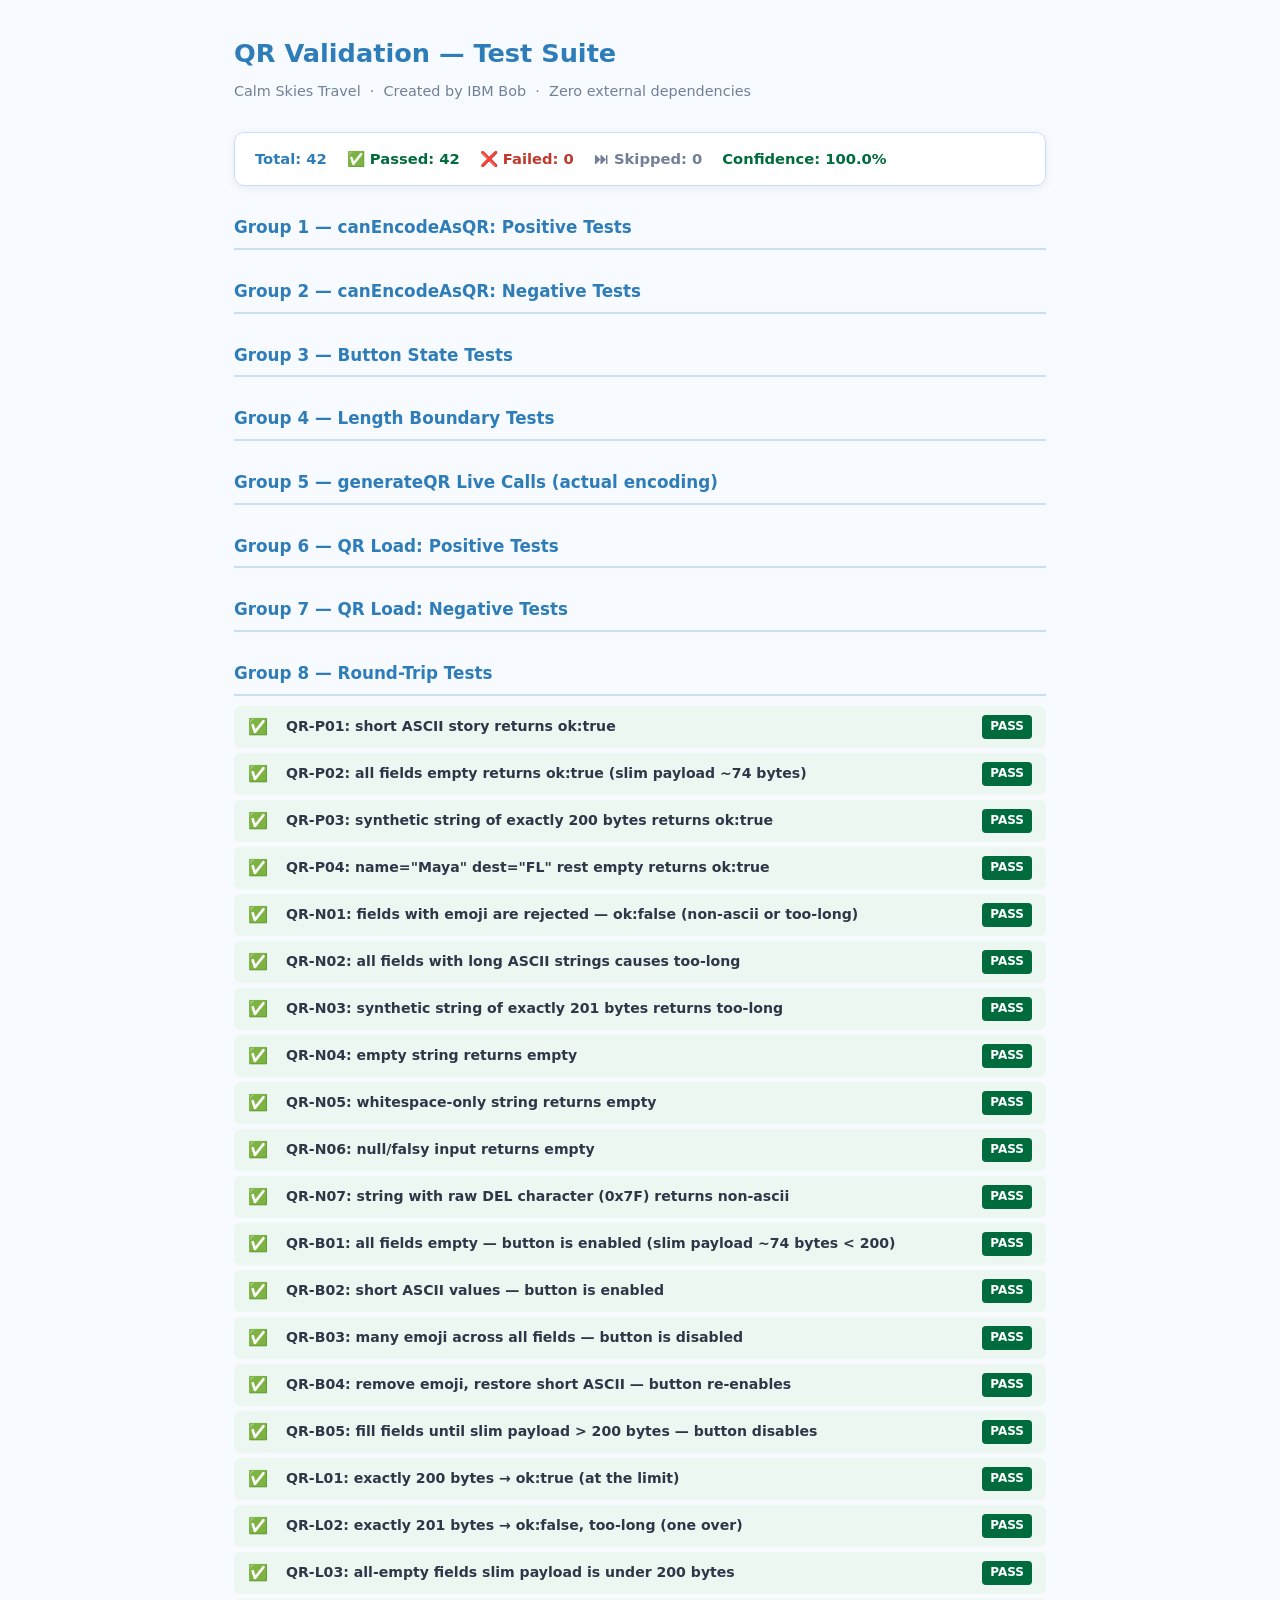
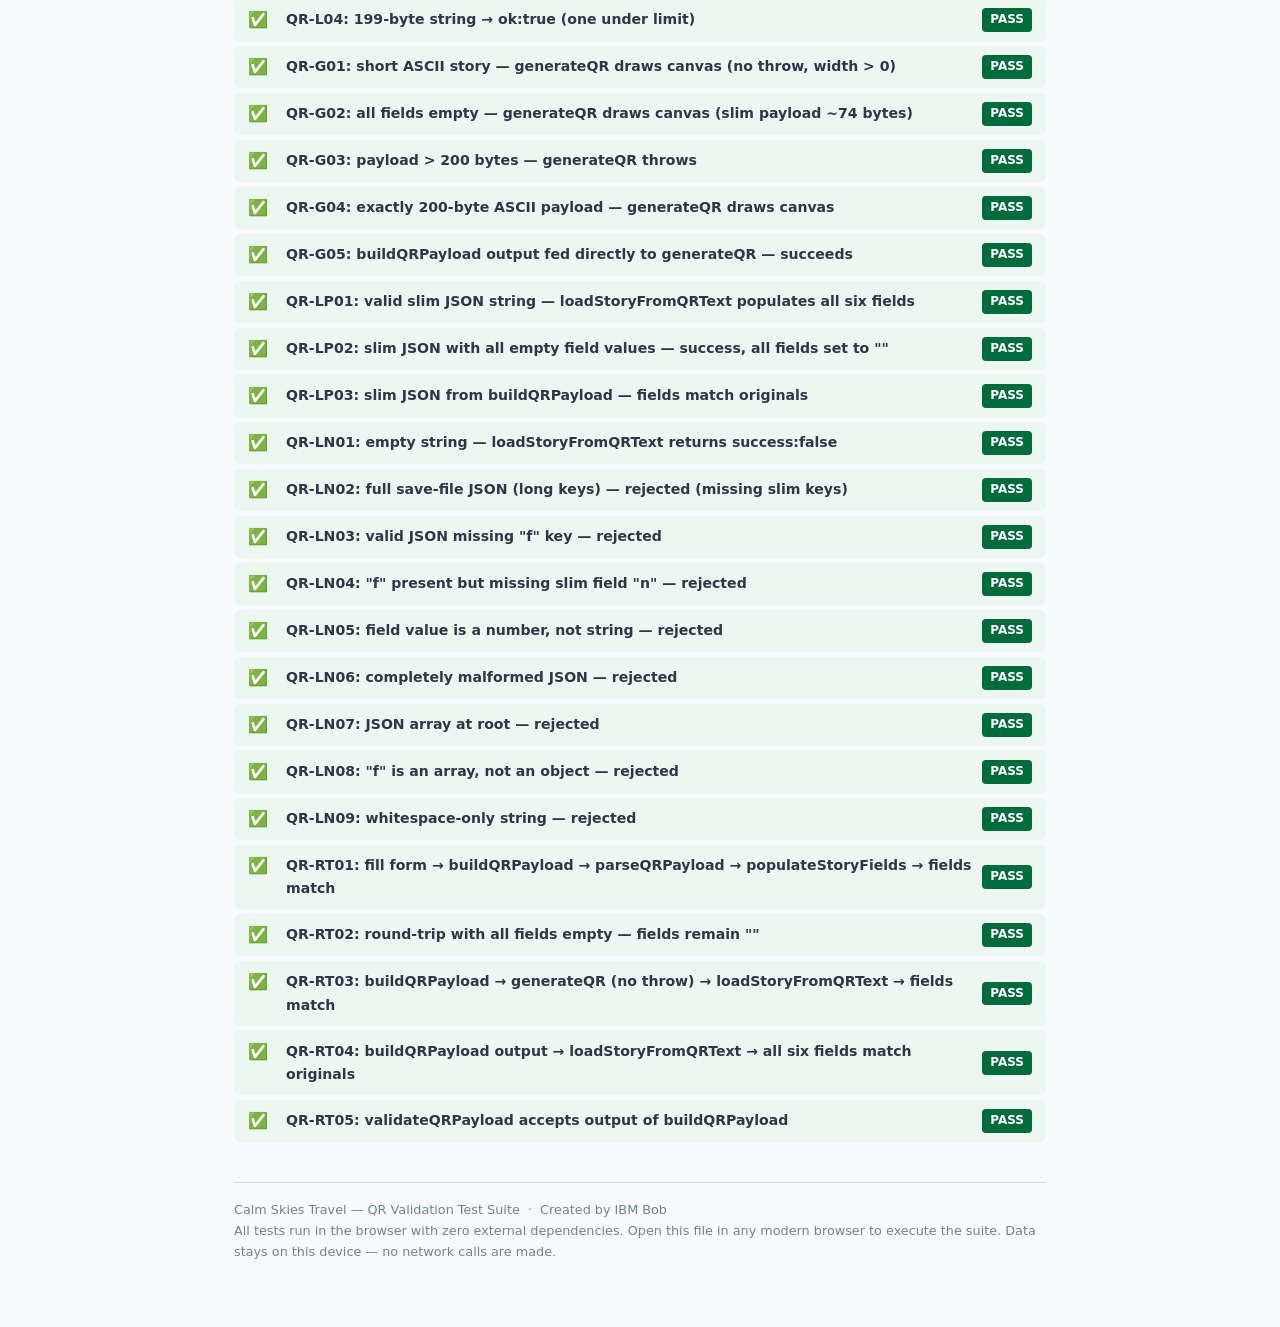
==== qr-validation.test.html @ 6f360935 "Fixed QR code" ====
<!DOCTYPE html>
<html lang="en">
<head>
  <meta charset="UTF-8"/>
  <meta name="viewport" content="width=device-width, initial-scale=1"/>
  <title>QR Validation — Test Suite | Calm Skies Travel</title>
  <style>
    *, *::before, *::after { box-sizing: border-box; margin: 0; padding: 0; }
    body {
      font-family: 'Segoe UI', system-ui, sans-serif;
      font-size: 15px;
      line-height: 1.65;
      background: #F7FBFF;
      color: #2D3748;
      padding: 32px 24px 64px;
      max-width: 860px;
      margin: 0 auto;
    }
    h1 { font-size: 1.6rem; color: #2E7CB8; margin-bottom: 6px; }
    .subtitle { color: #718096; font-size: 0.9rem; margin-bottom: 28px; }
    h2 { font-size: 1.05rem; font-weight: 700; color: #2E7CB8;
         margin: 28px 0 10px; border-bottom: 2px solid #C8DFF2; padding-bottom: 6px; }

    #summary {
      display: flex; gap: 20px; flex-wrap: wrap; align-items: center;
      background: #fff; border: 1px solid #C8DFF2; border-radius: 10px;
      padding: 14px 20px; margin-bottom: 28px; box-shadow: 0 2px 8px rgba(45,55,72,.08);
    }
    .sum-item { font-size: 0.92rem; font-weight: 700; }
    .sum-pass  { color: #006B3C; }
    .sum-fail  { color: #C0392B; }
    .sum-skip  { color: #718096; }
    .sum-total { color: #2E7CB8; }
    .sum-conf  { color: #2E7CB8; }

    .test-row {
      display: grid;
      grid-template-columns: 28px 1fr auto;
      align-items: start;
      gap: 10px;
      padding: 9px 14px;
      border-radius: 6px;
      margin-bottom: 5px;
      font-size: 0.88rem;
    }
    .test-row.pass { background: #EBF7F0; }
    .test-row.fail { background: #FDF0EF; }
    .test-row.skip { background: #F3F4F6; }

    .test-icon { font-size: 1rem; line-height: 1.5; }
    .test-name { font-weight: 600; color: #2D3748; }
    .test-detail { font-size: 0.82rem; color: #718096; margin-top: 3px; font-weight: 400; }
    .test-badge {
      font-size: 0.75rem; font-weight: 700; padding: 2px 8px;
      border-radius: 4px; white-space: nowrap; align-self: center;
    }
    .test-badge.pass { background: #006B3C; color: #fff; }
    .test-badge.fail { background: #C0392B; color: #fff; }
    .test-badge.skip { background: #718096; color: #fff; }

    .footer-note {
      margin-top: 40px; font-size: 0.8rem; color: #718096;
      border-top: 1px solid #C8DFF2; padding-top: 16px;
    }

    #fixture { display: none; }
  </style>
</head>
<body>

<h1>QR Validation — Test Suite</h1>
<p class="subtitle">Calm Skies Travel &nbsp;·&nbsp; Created by IBM Bob &nbsp;·&nbsp; Zero external dependencies</p>

<div id="summary">
  <span class="sum-item sum-total">Total: <span id="s-total">–</span></span>
  <span class="sum-item sum-pass">✅ Passed: <span id="s-pass">–</span></span>
  <span class="sum-item sum-fail">❌ Failed: <span id="s-fail">–</span></span>
  <span class="sum-item sum-skip">⏭ Skipped: <span id="s-skip">–</span></span>
  <span class="sum-item sum-conf">Confidence: <span id="s-conf">–</span></span>
</div>

<div id="results"></div>

<!-- Hidden fixture DOM — simulates the Story Builder form + QR elements -->
<div id="fixture">
  <input id="sb-name"        type="text" value=""/>
  <input id="sb-visiting"    type="text" value=""/>
  <input id="sb-destination" type="text" value=""/>
  <input id="sb-comfort"     type="text" value=""/>
  <input id="sb-calm"        type="text" value=""/>
  <input id="sb-detail"      type="text" value=""/>
  <canvas id="sb-qr-canvas"></canvas>
  <button id="sb-qr-btn" type="button">Share via QR Code</button>
  <textarea id="sb-qr-input"></textarea>
</div>

<!-- storybuilder.js provides: buildQRPayload, parseQRPayload, validateQRPayload,
     collectStoryData, populateStoryFields, QR_FIELD_MAP -->
<script src="storybuilder.js"></script>

<!-- Inline QR encoder: provides generateQR and canEncodeAsQR on window -->
<script>
(function () {
  'use strict';

  /* ── Reed-Solomon GF(256) tables ── */
  var GF_EXP = new Array(512);
  var GF_LOG = new Array(256);
  (function () {
    var x = 1;
    for (var i = 0; i < 255; i++) {
      GF_EXP[i] = x;
      GF_LOG[x] = i;
      x = x << 1;
      if (x & 0x100) { x ^= 0x11d; }
    }
    for (var j = 255; j < 512; j++) { GF_EXP[j] = GF_EXP[j - 255]; }
  })();

  function gfMul(a, b) {
    if (a === 0 || b === 0) { return 0; }
    return GF_EXP[(GF_LOG[a] + GF_LOG[b]) % 255];
  }

  function rsGeneratorPoly(nec) {
    var g = [1];
    for (var i = 0; i < nec; i++) {
      var factor = [1, GF_EXP[i]];
      var result = new Array(g.length + factor.length - 1).fill(0);
      for (var j = 0; j < g.length; j++) {
        for (var k = 0; k < factor.length; k++) {
          result[j + k] ^= gfMul(g[j], factor[k]);
        }
      }
      g = result;
    }
    return g;
  }

  function rsEncode(data, nec) {
    var gen  = rsGeneratorPoly(nec);
    var msg  = data.slice();
    for (var i = 0; i < nec; i++) { msg.push(0); }
    for (var i = 0; i < data.length; i++) {
      var coef = msg[i];
      if (coef !== 0) {
        for (var j = 1; j < gen.length; j++) {
          msg[i + j] ^= gfMul(gen[j], coef);
        }
      }
    }
    return msg.slice(data.length);
  }

  function byteLength(str) {
    if (typeof TextEncoder !== 'undefined') {
      return new TextEncoder().encode(str).length;
    }
    return encodeURIComponent(str).replace(/%[0-9A-F]{2}/gi, 'x').length;
  }

  function canEncodeAsQR(text) {
    if (!text || text.trim() === '') { return { ok: false, reason: 'empty' }; }
    if (byteLength(text) > 200)     { return { ok: false, reason: 'too-long' }; }
    for (var i = 0; i < text.length; i++) {
      var c = text.charCodeAt(i);
      if (c < 0x20 || c > 0x7E) { return { ok: false, reason: 'non-ascii' }; }
    }
    return { ok: true };
  }

  var VER_TABLE = [
    null,
    [16,  10, 1,  21],
    [28,  16, 1,  25],
    [44,  26, 2,  29],
    [64,  18, 2,  33],
    [86,  24, 2,  37],
    [108, 16, 4,  41],
    [124, 18, 4,  45],
    [154, 22, 4,  49],
    [182, 22, 5,  53],
    [216, 26, 6,  57]
  ];

  function pickVersion(byteLen) {
    for (var v = 1; v <= 10; v++) {
      if (VER_TABLE[v][0] - 2 >= byteLen) { return v; }
    }
    throw new Error('Text too long for QR (max ~200 chars for v10 ECC M).');
  }

  function encodeData(text, version) {
    var bytes = [];
    for (var i = 0; i < text.length; i++) {
      var c = text.charCodeAt(i);
      if (c > 0x7e) { throw new Error('Non-ASCII character in QR data.'); }
      bytes.push(c);
    }
    var row       = VER_TABLE[version];
    var totalDC   = row[0];
    var ecPerBlk  = row[1];
    var numBlocks = row[2];
    var dataCap   = totalDC - 2;
    var bits = [];
    function pushBits(val, len) {
      for (var b = len - 1; b >= 0; b--) { bits.push((val >> b) & 1); }
    }
    pushBits(0b0100, 4);
    pushBits(bytes.length, 8);
    for (var i = 0; i < bytes.length; i++) { pushBits(bytes[i], 8); }
    pushBits(0b0000, 4);
    while (bits.length % 8 !== 0) { bits.push(0); }
    var codewords = [];
    for (var i = 0; i < bits.length; i += 8) {
      var byt = 0;
      for (var j = 0; j < 8; j++) { byt = (byt << 1) | (bits[i + j] || 0); }
      codewords.push(byt);
    }
    var pad = [0xEC, 0x11];
    while (codewords.length < dataCap) { codewords.push(pad[(codewords.length) % 2]); }
    var blkSize  = Math.floor(dataCap / numBlocks);
    var allData  = [];
    var allEC    = [];
    for (var b = 0; b < numBlocks; b++) {
      var blk = codewords.slice(b * blkSize, (b + 1) * blkSize);
      allData.push(blk);
      allEC.push(rsEncode(blk, ecPerBlk));
    }
    var final = [];
    var maxLen = Math.max.apply(null, allData.map(function(d){return d.length;}));
    for (var i = 0; i < maxLen; i++) {
      for (var b = 0; b < numBlocks; b++) {
        if (i < allData[b].length) { final.push(allData[b][i]); }
      }
    }
    for (var i = 0; i < ecPerBlk; i++) {
      for (var b = 0; b < numBlocks; b++) { final.push(allEC[b][i]); }
    }
    var rem = [0,0,7,7,7,7,7,0,0,0,0][version] || 0;
    var outBits = [];
    for (var i = 0; i < final.length; i++) {
      for (var b = 7; b >= 0; b--) { outBits.push((final[i] >> b) & 1); }
    }
    for (var i = 0; i < rem; i++) { outBits.push(0); }
    return outBits;
  }

  function buildMatrix(version, dataBits) {
    var size = VER_TABLE[version][3];
    var mat  = [];
    var func = [];
    for (var i = 0; i < size; i++) {
      mat.push(new Array(size).fill(0));
      func.push(new Array(size).fill(false));
    }
    function setModule(r, c, v, isFunc) {
      if (r < 0 || r >= size || c < 0 || c >= size) { return; }
      mat[r][c]  = v;
      if (isFunc) { func[r][c] = true; }
    }
    function finder(tr, tc) {
      for (var r = -1; r <= 7; r++) {
        for (var c = -1; c <= 7; c++) {
          var v = (r === -1 || r === 7 || c === -1 || c === 7 ||
                   (r >= 2 && r <= 4 && c >= 2 && c <= 4)) ? 1 : 0;
          setModule(tr + r, tc + c, v, true);
        }
      }
    }
    finder(0, 0);
    finder(0, size - 7);
    finder(size - 7, 0);
    for (var i = 8; i < size - 8; i++) {
      setModule(6, i, i % 2 === 0 ? 1 : 0, true);
      setModule(i, 6, i % 2 === 0 ? 1 : 0, true);
    }
    setModule(size - 8, 8, 1, true);
    var ALIGN = [null,[],[6,18],[6,22],[6,26],[6,30],[6,34],
                 [6,22,38],[6,24,42],[6,28,46],[6,32,50]];
    var positions = ALIGN[version] || [];
    for (var ai = 0; ai < positions.length; ai++) {
      for (var aj = 0; aj < positions.length; aj++) {
        var ar = positions[ai], ac = positions[aj];
        if (func[ar][ac]) { continue; }
        for (var dr = -2; dr <= 2; dr++) {
          for (var dc = -2; dc <= 2; dc++) {
            var av = (Math.abs(dr) === 2 || Math.abs(dc) === 2 ||
                     (dr === 0 && dc === 0)) ? 1 : 0;
            setModule(ar + dr, ac + dc, av, true);
          }
        }
      }
    }
    var FORMAT_MASK0 = 0b111011111000100;
    function placeFormat(fmt) {
      var bits = [];
      for (var b = 14; b >= 0; b--) { bits.push((fmt >> b) & 1); }
      var idx = 0;
      for (var i = 0; i <= 5; i++) { setModule(8, i, bits[idx++], true); }
      setModule(8, 7, bits[idx++], true);
      setModule(8, 8, bits[idx++], true);
      setModule(7, 8, bits[idx++], true);
      for (var i = 5; i >= 0; i--) { setModule(i, 8, bits[idx++], true); }
      idx = 0;
      for (var i = size - 1; i >= size - 8; i--) { setModule(8, i, bits[idx++], true); }
      for (var i = size - 7; i < size; i++)       { setModule(i, 8, bits[idx++], true); }
    }
    placeFormat(FORMAT_MASK0);
    var bitIdx = 0;
    var col = size - 1;
    var goUp = true;
    while (col > 0) {
      if (col === 6) { col--; }
      for (var rr = 0; rr < size; rr++) {
        var row = goUp ? (size - 1 - rr) : rr;
        for (var cc = 0; cc <= 1; cc++) {
          var c = col - cc;
          if (!func[row][c]) {
            var bit = bitIdx < dataBits.length ? dataBits[bitIdx++] : 0;
            mat[row][c] = bit ^ ((row + c) % 2 === 0 ? 1 : 0);
          }
        }
      }
      col -= 2;
      goUp = !goUp;
    }
    return mat;
  }

  function drawMatrix(mat, canvas, size) {
    var n    = mat.length;
    var ctx  = canvas.getContext('2d');
    var mod  = Math.floor(size / (n + 8));
    var qz   = Math.floor((size - mod * n) / 2);
    canvas.width  = size;
    canvas.height = size;
    ctx.fillStyle = '#ffffff';
    ctx.fillRect(0, 0, size, size);
    ctx.fillStyle = '#000000';
    for (var r = 0; r < n; r++) {
      for (var c = 0; c < n; c++) {
        if (mat[r][c]) {
          ctx.fillRect(qz + c * mod, qz + r * mod, mod, mod);
        }
      }
    }
  }

  window.generateQR = function (text, canvas, size) {
    var compact;
    try {
      compact = JSON.stringify(JSON.parse(text));
    } catch (e) {
      compact = text;
    }
    if (byteLength(compact) > 200) { throw new Error('QR payload exceeds 200-byte limit.'); }
    var version  = pickVersion(compact.length);
    var dataBits = encodeData(compact, version);
    var matrix   = buildMatrix(version, dataBits);
    drawMatrix(matrix, canvas, size || 200);
  };

  window.canEncodeAsQR = canEncodeAsQR;

}());
</script>

<!-- Wire updateQRButtonState for button-state tests -->
<script>
'use strict';
(function () {
  var qrBtn = document.getElementById('sb-qr-btn');
  window.updateQRButtonState = function () {
    if (!qrBtn) { return; }
    var data   = collectStoryData();
    var slim   = buildQRPayload(data);
    var result = canEncodeAsQR(slim);
    qrBtn.disabled = !result.ok;
    qrBtn.title = result.ok ? '' :
      result.reason === 'too-long'  ? 'QR unavailable — story text is too long (200-byte limit)' :
      result.reason === 'non-ascii' ? 'QR unavailable — text contains unsupported characters' :
                                      'QR unavailable';
  };

  window.loadStoryFromQRText = function (text) {
    if (!text || !text.trim()) {
      return { success: false, reason: 'No text provided.' };
    }
    var data = parseQRPayload(text);
    if (!data) {
      return { success: false, reason: 'Not a valid Calm Skies QR payload.' };
    }
    return populateStoryFields(data, document, function () {});
  };
}());
</script>

<script>
'use strict';

/* ══════════════════════════════════════════════════════════════════
   TINY TEST HARNESS
══════════════════════════════════════════════════════════════════ */
var results = [];

function pass(name, detail) { results.push({ status: 'pass', name: name, detail: detail || '' }); }
function fail(name, detail) { results.push({ status: 'fail', name: name, detail: detail || '' }); }
function skip(name, detail) { results.push({ status: 'skip', name: name, detail: detail || '' }); }

function assertEqual(actual, expected, label) {
  if (actual === expected) { return true; }
  throw new Error(label + ' — expected ' + JSON.stringify(expected) + ', got ' + JSON.stringify(actual));
}
function assertTrue(value, label) {
  if (value) { return true; }
  throw new Error(label + ' — expected truthy, got ' + JSON.stringify(value));
}
function assertFalse(value, label) {
  if (!value) { return true; }
  throw new Error(label + ' — expected falsy, got ' + JSON.stringify(value));
}
function assertContains(str, sub, label) {
  if (typeof str === 'string' && str.indexOf(sub) !== -1) { return true; }
  throw new Error(label + ' — expected "' + str + '" to contain "' + sub + '"');
}

function test(name, fn) {
  try { fn(); pass(name); } catch (e) { fail(name, e.message); }
}

/* ══════════════════════════════════════════════════════════════════
   HELPERS
══════════════════════════════════════════════════════════════════ */

function setField(id, value) {
  var el = document.getElementById(id);
  if (el) { el.value = value; }
}

function fireInput(id) {
  var el = document.getElementById(id);
  if (el) { el.dispatchEvent(new Event('input', { bubbles: true })); }
}

function clearAllFields() {
  ['sb-name','sb-visiting','sb-destination','sb-comfort','sb-calm','sb-detail']
    .forEach(function (id) { setField(id, ''); });
}

function fillAllFields() {
  setField('sb-name',        'Maya');
  setField('sb-visiting',    'Grandma');
  setField('sb-destination', 'Florida');
  setField('sb-comfort',     'blue blanket');
  setField('sb-calm',        'squeeze fidget');
  setField('sb-detail',      'pool swim');
}

/* Build a synthetic all-ASCII string of exactly n bytes */
function asciiString(n) {
  var s = '';
  for (var i = 0; i < n; i++) { s += 'A'; }
  return s;
}

/* ══════════════════════════════════════════════════════════════════
   GROUP 1 — canEncodeAsQR: Positive Tests
══════════════════════════════════════════════════════════════════ */
document.getElementById('results').insertAdjacentHTML('beforeend',
  '<h2>Group 1 — canEncodeAsQR: Positive Tests</h2>');

test('QR-P01: short ASCII story returns ok:true', function () {
  clearAllFields();
  fillAllFields();
  var slim = buildQRPayload(collectStoryData());
  var r = canEncodeAsQR(slim);
  assertTrue(r.ok, 'ok should be true');
});

test('QR-P02: all fields empty returns ok:true (slim payload ~74 bytes)', function () {
  clearAllFields();
  var slim = buildQRPayload(collectStoryData());
  var r = canEncodeAsQR(slim);
  assertTrue(r.ok, 'ok should be true for empty fields');
});

test('QR-P03: synthetic string of exactly 200 bytes returns ok:true', function () {
  var s = asciiString(200);
  var r = canEncodeAsQR(s);
  assertTrue(r.ok, '200-byte string should be ok');
});

test('QR-P04: name="Maya" dest="FL" rest empty returns ok:true', function () {
  clearAllFields();
  setField('sb-name', 'Maya');
  setField('sb-destination', 'FL');
  var slim = buildQRPayload(collectStoryData());
  var r = canEncodeAsQR(slim);
  assertTrue(r.ok, 'minimal story should be ok');
});

/* ══════════════════════════════════════════════════════════════════
   GROUP 2 — canEncodeAsQR: Negative Tests
══════════════════════════════════════════════════════════════════ */
document.getElementById('results').insertAdjacentHTML('beforeend',
  '<h2>Group 2 — canEncodeAsQR: Negative Tests</h2>');

test('QR-N01: fields with emoji are rejected — ok:false (non-ascii or too-long)', function () {
  clearAllFields();
  /* Emoji in field values make the QR unencodable.
     JSON.stringify may embed raw surrogates (non-ascii) or escape them as \uXXXX (too-long).
     Either way canEncodeAsQR returns ok:false — the button is disabled.
     We test that ok is false and reason is one of the two valid rejection codes. */
  var manyEmoji = '\uD83D\uDE00\uD83D\uDE00\uD83D\uDE00\uD83D\uDE00\uD83D\uDE00'; /* 5 emoji */
  setField('sb-name',        manyEmoji);
  setField('sb-visiting',    manyEmoji);
  setField('sb-destination', manyEmoji);
  setField('sb-comfort',     manyEmoji);
  setField('sb-calm',        manyEmoji);
  setField('sb-detail',      manyEmoji);
  var slim = buildQRPayload(collectStoryData());
  var r = canEncodeAsQR(slim);
  assertFalse(r.ok, 'emoji fields must not be ok');
  assertTrue(r.reason === 'too-long' || r.reason === 'non-ascii',
    'reason should be too-long or non-ascii, got: ' + r.reason);
});

test('QR-N02: all fields with long ASCII strings causes too-long', function () {
  clearAllFields();
  /* 30 chars × 6 fields = 180 chars of field content + ~74 overhead > 200 */
  var long = 'ABCDEFGHIJKLMNOPQRSTUVWXYZ1234';
  setField('sb-name',        long);
  setField('sb-visiting',    long);
  setField('sb-destination', long);
  setField('sb-comfort',     long);
  setField('sb-calm',        long);
  setField('sb-detail',      long);
  var slim = buildQRPayload(collectStoryData());
  var r = canEncodeAsQR(slim);
  assertFalse(r.ok, 'overlong payload should not be ok');
  assertEqual(r.reason, 'too-long', 'reason should be too-long');
});

test('QR-N03: synthetic string of exactly 201 bytes returns too-long', function () {
  var s = asciiString(201);
  var r = canEncodeAsQR(s);
  assertFalse(r.ok, '201-byte string should not be ok');
  assertEqual(r.reason, 'too-long', 'reason should be too-long');
});

test('QR-N04: empty string returns empty', function () {
  var r = canEncodeAsQR('');
  assertFalse(r.ok, 'empty string should not be ok');
  assertEqual(r.reason, 'empty', 'reason should be empty');
});

test('QR-N05: whitespace-only string returns empty', function () {
  var r = canEncodeAsQR('   ');
  assertFalse(r.ok, 'whitespace string should not be ok');
  assertEqual(r.reason, 'empty', 'reason should be empty');
});

test('QR-N06: null/falsy input returns empty', function () {
  var r = canEncodeAsQR(null);
  assertFalse(r.ok, 'null should not be ok');
  assertEqual(r.reason, 'empty', 'reason should be empty');
});

test('QR-N07: string with raw DEL character (0x7F) returns non-ascii', function () {
  var s = 'hello\x7Fworld'; /* DEL = 0x7F, just above printable range */
  var r = canEncodeAsQR(s);
  assertFalse(r.ok, 'DEL char should not be ok');
  assertEqual(r.reason, 'non-ascii', 'reason should be non-ascii');
});

/* ══════════════════════════════════════════════════════════════════
   GROUP 3 — Button State Tests
══════════════════════════════════════════════════════════════════ */
document.getElementById('results').insertAdjacentHTML('beforeend',
  '<h2>Group 3 — Button State Tests</h2>');

test('QR-B01: all fields empty — button is enabled (slim payload ~74 bytes < 200)', function () {
  clearAllFields();
  updateQRButtonState();
  var btn = document.getElementById('sb-qr-btn');
  assertFalse(btn.disabled, 'button should be enabled when fields are empty');
});

test('QR-B02: short ASCII values — button is enabled', function () {
  clearAllFields();
  fillAllFields();
  updateQRButtonState();
  var btn = document.getElementById('sb-qr-btn');
  assertFalse(btn.disabled, 'button should be enabled for short ASCII story');
});

test('QR-B03: many emoji across all fields — button is disabled', function () {
  clearAllFields();
  /* Many emoji inflate the slim JSON well past 200 bytes */
  var manyEmoji = '\uD83D\uDE00\uD83D\uDE00\uD83D\uDE00\uD83D\uDE00\uD83D\uDE00';
  setField('sb-name',        manyEmoji);
  setField('sb-visiting',    manyEmoji);
  setField('sb-destination', manyEmoji);
  setField('sb-comfort',     manyEmoji);
  setField('sb-calm',        manyEmoji);
  setField('sb-detail',      manyEmoji);
  updateQRButtonState();
  var btn = document.getElementById('sb-qr-btn');
  assertTrue(btn.disabled, 'button should be disabled when payload > 200 bytes due to emoji');
});

test('QR-B04: remove emoji, restore short ASCII — button re-enables', function () {
  clearAllFields();
  var manyEmoji = '\uD83D\uDE00\uD83D\uDE00\uD83D\uDE00\uD83D\uDE00\uD83D\uDE00';
  setField('sb-name',        manyEmoji);
  setField('sb-visiting',    manyEmoji);
  setField('sb-destination', manyEmoji);
  setField('sb-comfort',     manyEmoji);
  setField('sb-calm',        manyEmoji);
  setField('sb-detail',      manyEmoji);
  updateQRButtonState();
  var btn = document.getElementById('sb-qr-btn');
  assertTrue(btn.disabled, 'button disabled with many emoji');
  clearAllFields();
  fillAllFields(); /* short ASCII */
  updateQRButtonState();
  assertFalse(btn.disabled, 'button re-enabled after restoring short ASCII');
  clearAllFields();
});

test('QR-B05: fill fields until slim payload > 200 bytes — button disables', function () {
  clearAllFields();
  /* 30-char × 6 fields pushes well past 200 */
  var long = 'ABCDEFGHIJKLMNOPQRSTUVWXYZ1234';
  setField('sb-name',        long);
  setField('sb-visiting',    long);
  setField('sb-destination', long);
  setField('sb-comfort',     long);
  setField('sb-calm',        long);
  setField('sb-detail',      long);
  updateQRButtonState();
  var btn = document.getElementById('sb-qr-btn');
  assertTrue(btn.disabled, 'button should be disabled when payload > 200 bytes');
  clearAllFields();
});

/* ══════════════════════════════════════════════════════════════════
   GROUP 4 — Length Boundary Tests
══════════════════════════════════════════════════════════════════ */
document.getElementById('results').insertAdjacentHTML('beforeend',
  '<h2>Group 4 — Length Boundary Tests</h2>');

test('QR-L01: exactly 200 bytes → ok:true (at the limit)', function () {
  var s = asciiString(200);
  var r = canEncodeAsQR(s);
  assertTrue(r.ok, '200-byte string should pass');
});

test('QR-L02: exactly 201 bytes → ok:false, too-long (one over)', function () {
  var s = asciiString(201);
  var r = canEncodeAsQR(s);
  assertFalse(r.ok, '201-byte string should fail');
  assertEqual(r.reason, 'too-long', 'reason should be too-long');
});

test('QR-L03: all-empty fields slim payload is under 200 bytes', function () {
  clearAllFields();
  var slim = buildQRPayload(collectStoryData());
  /* Measure byte length using TextEncoder or encodeURIComponent */
  var len;
  if (typeof TextEncoder !== 'undefined') {
    len = new TextEncoder().encode(slim).length;
  } else {
    len = encodeURIComponent(slim).replace(/%[0-9A-F]{2}/gi, 'x').length;
  }
  assertTrue(len < 200, 'all-empty slim payload (' + len + ' bytes) should be < 200');
  assertTrue(len > 60,  'all-empty slim payload should be > 60 bytes (sanity check)');
});

test('QR-L04: 199-byte string → ok:true (one under limit)', function () {
  var s = asciiString(199);
  var r = canEncodeAsQR(s);
  assertTrue(r.ok, '199-byte string should pass');
});

/* ══════════════════════════════════════════════════════════════════
   GROUP 5 — generateQR Live Calls
══════════════════════════════════════════════════════════════════ */
document.getElementById('results').insertAdjacentHTML('beforeend',
  '<h2>Group 5 — generateQR Live Calls (actual encoding)</h2>');

test('QR-G01: short ASCII story — generateQR draws canvas (no throw, width > 0)', function () {
  clearAllFields();
  fillAllFields();
  var slim   = buildQRPayload(collectStoryData());
  var canvas = document.getElementById('sb-qr-canvas');
  canvas.width = 0; /* reset */
  generateQR(slim, canvas, 200);
  assertTrue(canvas.width > 0, 'canvas.width should be > 0 after successful encode');
});

test('QR-G02: all fields empty — generateQR draws canvas (slim payload ~74 bytes)', function () {
  clearAllFields();
  var slim   = buildQRPayload(collectStoryData());
  var canvas = document.getElementById('sb-qr-canvas');
  canvas.width = 0;
  generateQR(slim, canvas, 200);
  assertTrue(canvas.width > 0, 'canvas.width should be > 0 for empty-field story');
});

test('QR-G03: payload > 200 bytes — generateQR throws', function () {
  var overlong = asciiString(201); /* pure ASCII but over 200 bytes */
  var canvas   = document.getElementById('sb-qr-canvas');
  var threw = false;
  try {
    generateQR(overlong, canvas, 200);
  } catch (e) {
    threw = true;
  }
  assertTrue(threw, 'generateQR should throw for 201-byte payload');
});

test('QR-G04: exactly 200-byte ASCII payload — generateQR draws canvas', function () {
  var s      = asciiString(200);
  var canvas = document.getElementById('sb-qr-canvas');
  canvas.width = 0;
  generateQR(s, canvas, 200);
  assertTrue(canvas.width > 0, 'canvas should be drawn for 200-byte payload');
});

test('QR-G05: buildQRPayload output fed directly to generateQR — succeeds', function () {
  clearAllFields();
  setField('sb-name', 'Sam');
  setField('sb-destination', 'NYC');
  var slim   = buildQRPayload(collectStoryData());
  var canvas = document.getElementById('sb-qr-canvas');
  canvas.width = 0;
  var threw = false;
  try { generateQR(slim, canvas, 200); } catch (e) { threw = true; }
  assertFalse(threw, 'generateQR should not throw for valid slim payload');
  assertTrue(canvas.width > 0, 'canvas should be drawn');
  clearAllFields();
});

/* ══════════════════════════════════════════════════════════════════
   GROUP 6 — QR Load: Positive Tests
══════════════════════════════════════════════════════════════════ */
document.getElementById('results').insertAdjacentHTML('beforeend',
  '<h2>Group 6 — QR Load: Positive Tests</h2>');

test('QR-LP01: valid slim JSON string — loadStoryFromQRText populates all six fields', function () {
  clearAllFields();
  var slim = '{"v":1,"t":1700000000,"f":{"n":"Jordan","vi":"Uncle Bob","d":"Chicago","co":"lion","ca":"hum","de":"pizza"}}';
  var r = loadStoryFromQRText(slim);
  assertTrue(r.success, 'success should be true');
  assertEqual(document.getElementById('sb-name').value,        'Jordan',    'name populated');
  assertEqual(document.getElementById('sb-visiting').value,    'Uncle Bob', 'visiting populated');
  assertEqual(document.getElementById('sb-destination').value, 'Chicago',   'destination populated');
  assertEqual(document.getElementById('sb-comfort').value,     'lion',      'comfort populated');
  assertEqual(document.getElementById('sb-calm').value,        'hum',       'calm populated');
  assertEqual(document.getElementById('sb-detail').value,      'pizza',     'detail populated');
  clearAllFields();
});

test('QR-LP02: slim JSON with all empty field values — success, all fields set to ""', function () {
  fillAllFields(); /* pre-fill to prove they get cleared */
  var slim = '{"v":1,"t":1700000000,"f":{"n":"","vi":"","d":"","co":"","ca":"","de":""}}';
  var r = loadStoryFromQRText(slim);
  assertTrue(r.success, 'success should be true for all-empty slim JSON');
  assertEqual(document.getElementById('sb-name').value,        '', 'name cleared');
  assertEqual(document.getElementById('sb-destination').value, '', 'destination cleared');
  clearAllFields();
});

test('QR-LP03: slim JSON from buildQRPayload — fields match originals', function () {
  clearAllFields();
  fillAllFields();
  var slim = buildQRPayload(collectStoryData());
  clearAllFields(); /* wipe fields before loading */
  var r = loadStoryFromQRText(slim);
  assertTrue(r.success, 'success should be true');
  assertEqual(document.getElementById('sb-name').value,        'Maya',            'name matches');
  assertEqual(document.getElementById('sb-visiting').value,    'Grandma',         'visiting matches');
  assertEqual(document.getElementById('sb-destination').value, 'Florida',         'destination matches');
  assertEqual(document.getElementById('sb-comfort').value,     'blue blanket',    'comfort matches');
  assertEqual(document.getElementById('sb-calm').value,        'squeeze fidget',  'calm matches');
  assertEqual(document.getElementById('sb-detail').value,      'pool swim',       'detail matches');
  clearAllFields();
});

/* ══════════════════════════════════════════════════════════════════
   GROUP 7 — QR Load: Negative Tests
══════════════════════════════════════════════════════════════════ */
document.getElementById('results').insertAdjacentHTML('beforeend',
  '<h2>Group 7 — QR Load: Negative Tests</h2>');

test('QR-LN01: empty string — loadStoryFromQRText returns success:false', function () {
  var r = loadStoryFromQRText('');
  assertFalse(r.success, 'empty string should fail');
});

test('QR-LN02: full save-file JSON (long keys) — rejected (missing slim keys)', function () {
  clearAllFields();
  var fullJson = '{"schemaVersion":1,"savedAt":"2024-01-01T00:00:00.000Z","fields":{"name":"Maya","visiting":"Grandma","destination":"Florida","comfort":"blanket","calm":"breathe","detail":"pool"}}';
  var r = loadStoryFromQRText(fullJson);
  assertFalse(r.success, 'full save-file JSON should be rejected — wrong format');
  /* Fields should not have changed */
  assertEqual(document.getElementById('sb-name').value, '', 'fields should be unchanged');
});

test('QR-LN03: valid JSON missing "f" key — rejected', function () {
  var r = loadStoryFromQRText('{"v":1,"t":1700000000}');
  assertFalse(r.success, 'missing "f" key should be rejected');
});

test('QR-LN04: "f" present but missing slim field "n" — rejected', function () {
  var r = loadStoryFromQRText('{"v":1,"t":1700000000,"f":{"vi":"G","d":"F","co":"B","ca":"C","de":"D"}}');
  assertFalse(r.success, 'missing slim field "n" should be rejected');
});

test('QR-LN05: field value is a number, not string — rejected', function () {
  var r = loadStoryFromQRText('{"v":1,"t":1700000000,"f":{"n":42,"vi":"G","d":"F","co":"B","ca":"C","de":"D"}}');
  assertFalse(r.success, 'number field value should be rejected');
});

test('QR-LN06: completely malformed JSON — rejected', function () {
  clearAllFields();
  setField('sb-name', 'ShouldNotChange');
  var r = loadStoryFromQRText('{bad json!!!}');
  assertFalse(r.success, 'malformed JSON should be rejected');
  assertEqual(document.getElementById('sb-name').value, 'ShouldNotChange', 'fields unchanged');
  clearAllFields();
});

test('QR-LN07: JSON array at root — rejected', function () {
  var r = loadStoryFromQRText('[1, 2, 3]');
  assertFalse(r.success, 'array at root should be rejected');
});

test('QR-LN08: "f" is an array, not an object — rejected', function () {
  var r = loadStoryFromQRText('{"v":1,"t":1700000000,"f":["n","vi","d","co","ca","de"]}');
  assertFalse(r.success, '"f" as array should be rejected');
});

test('QR-LN09: whitespace-only string — rejected', function () {
  var r = loadStoryFromQRText('   ');
  assertFalse(r.success, 'whitespace-only should be rejected');
});

/* ══════════════════════════════════════════════════════════════════
   GROUP 8 — Round-Trip Tests
══════════════════════════════════════════════════════════════════ */
document.getElementById('results').insertAdjacentHTML('beforeend',
  '<h2>Group 8 — Round-Trip Tests</h2>');

test('QR-RT01: fill form → buildQRPayload → parseQRPayload → populateStoryFields → fields match', function () {
  clearAllFields();
  fillAllFields();
  var slim   = buildQRPayload(collectStoryData());
  var parsed = parseQRPayload(slim);
  assertTrue(parsed !== null, 'parseQRPayload should not return null');
  clearAllFields();
  var r = populateStoryFields(parsed);
  assertTrue(r.success, 'populateStoryFields should succeed');
  assertEqual(document.getElementById('sb-name').value,        'Maya',           'name round-trips');
  assertEqual(document.getElementById('sb-visiting').value,    'Grandma',        'visiting round-trips');
  assertEqual(document.getElementById('sb-destination').value, 'Florida',        'destination round-trips');
  assertEqual(document.getElementById('sb-comfort').value,     'blue blanket',   'comfort round-trips');
  assertEqual(document.getElementById('sb-calm').value,        'squeeze fidget', 'calm round-trips');
  assertEqual(document.getElementById('sb-detail').value,      'pool swim',      'detail round-trips');
  clearAllFields();
});

test('QR-RT02: round-trip with all fields empty — fields remain ""', function () {
  fillAllFields();
  clearAllFields();
  var slim   = buildQRPayload(collectStoryData());
  var parsed = parseQRPayload(slim);
  assertTrue(parsed !== null, 'parsed should not be null');
  var r = populateStoryFields(parsed);
  assertTrue(r.success, 'populateStoryFields should succeed');
  assertEqual(document.getElementById('sb-name').value,        '', 'name empty after round-trip');
  assertEqual(document.getElementById('sb-destination').value, '', 'destination empty after round-trip');
});

test('QR-RT03: buildQRPayload → generateQR (no throw) → loadStoryFromQRText → fields match', function () {
  clearAllFields();
  setField('sb-name',        'Sam');
  setField('sb-visiting',    'Dad');
  setField('sb-destination', 'Boston');
  setField('sb-comfort',     'bear');
  setField('sb-calm',        'count');
  setField('sb-detail',      'lobster');
  var slim   = buildQRPayload(collectStoryData());
  var canvas = document.getElementById('sb-qr-canvas');
  canvas.width = 0;
  /* Step 1: encode to canvas */
  var threw = false;
  try { generateQR(slim, canvas, 200); } catch (e) { threw = true; }
  assertFalse(threw, 'generateQR should not throw');
  assertTrue(canvas.width > 0, 'canvas should be drawn');
  /* Step 2: load from same slim string */
  clearAllFields();
  var r = loadStoryFromQRText(slim);
  assertTrue(r.success, 'loadStoryFromQRText should succeed');
  assertEqual(document.getElementById('sb-name').value,        'Sam',     'name matches after full pipeline');
  assertEqual(document.getElementById('sb-destination').value, 'Boston',  'destination matches');
  clearAllFields();
});

test('QR-RT04: buildQRPayload output → loadStoryFromQRText → all six fields match originals', function () {
  clearAllFields();
  setField('sb-name',        'Zoe');
  setField('sb-visiting',    'Abuelo');
  setField('sb-destination', 'Texas');
  setField('sb-comfort',     'blanket');
  setField('sb-calm',        'breathe');
  setField('sb-detail',      'tacos');
  var slim = buildQRPayload(collectStoryData());
  clearAllFields();
  var r = loadStoryFromQRText(slim);
  assertTrue(r.success, 'success should be true');
  assertEqual(document.getElementById('sb-name').value,        'Zoe',     'name');
  assertEqual(document.getElementById('sb-visiting').value,    'Abuelo',  'visiting');
  assertEqual(document.getElementById('sb-destination').value, 'Texas',   'destination');
  assertEqual(document.getElementById('sb-comfort').value,     'blanket', 'comfort');
  assertEqual(document.getElementById('sb-calm').value,        'breathe', 'calm');
  assertEqual(document.getElementById('sb-detail').value,      'tacos',   'detail');
  clearAllFields();
});

test('QR-RT05: validateQRPayload accepts output of buildQRPayload', function () {
  clearAllFields();
  fillAllFields();
  var slim   = buildQRPayload(collectStoryData());
  var parsed = JSON.parse(slim);
  var v = validateQRPayload(parsed);
  assertTrue(v.valid, 'validateQRPayload should accept buildQRPayload output');
  assertEqual(v.reason, 'ok', 'reason should be ok');
  clearAllFields();
});

/* ══════════════════════════════════════════════════════════════════
   RENDER RESULTS
══════════════════════════════════════════════════════════════════ */
(function renderResults() {
  var container = document.getElementById('results');
  var passed = 0, failed = 0, skipped = 0;

  results.forEach(function (r) {
    if (r.status === 'pass')  { passed++;  }
    if (r.status === 'fail')  { failed++;  }
    if (r.status === 'skip')  { skipped++; }

    var icon  = r.status === 'pass' ? '✅' : r.status === 'fail' ? '❌' : '⏭';
    var badge = '<span class="test-badge ' + r.status + '">' + r.status.toUpperCase() + '</span>';
    var detail = r.detail
      ? '<div class="test-detail">' + r.detail.replace(/</g,'&lt;').replace(/>/g,'&gt;') + '</div>'
      : '';

    container.insertAdjacentHTML('beforeend',
      '<div class="test-row ' + r.status + '">' +
        '<span class="test-icon">' + icon + '</span>' +
        '<div><span class="test-name">' + r.name + '</span>' + detail + '</div>' +
        badge +
      '</div>');
  });

  var total      = passed + failed + skipped;
  var applicable = passed + failed;
  var confidence = applicable > 0 ? ((passed / applicable) * 100).toFixed(1) : '—';

  document.getElementById('s-total').textContent = total;
  document.getElementById('s-pass').textContent  = passed;
  document.getElementById('s-fail').textContent  = failed;
  document.getElementById('s-skip').textContent  = skipped;
  document.getElementById('s-conf').textContent  = confidence + '%';

  var confEl = document.getElementById('s-conf').parentElement;
  if (failed === 0)                          { confEl.style.color = '#006B3C'; }
  else if (parseFloat(confidence) >= 99)    { confEl.style.color = '#2E7CB8'; }
  else                                       { confEl.style.color = '#C0392B'; }
})();
</script>

<div class="footer-note">
  <p>Calm Skies Travel — QR Validation Test Suite &nbsp;·&nbsp; Created by IBM Bob</p>
  <p>All tests run in the browser with zero external dependencies.
     Open this file in any modern browser to execute the suite.
     Data stays on this device — no network calls are made.</p>
</div>

</body>
</html>
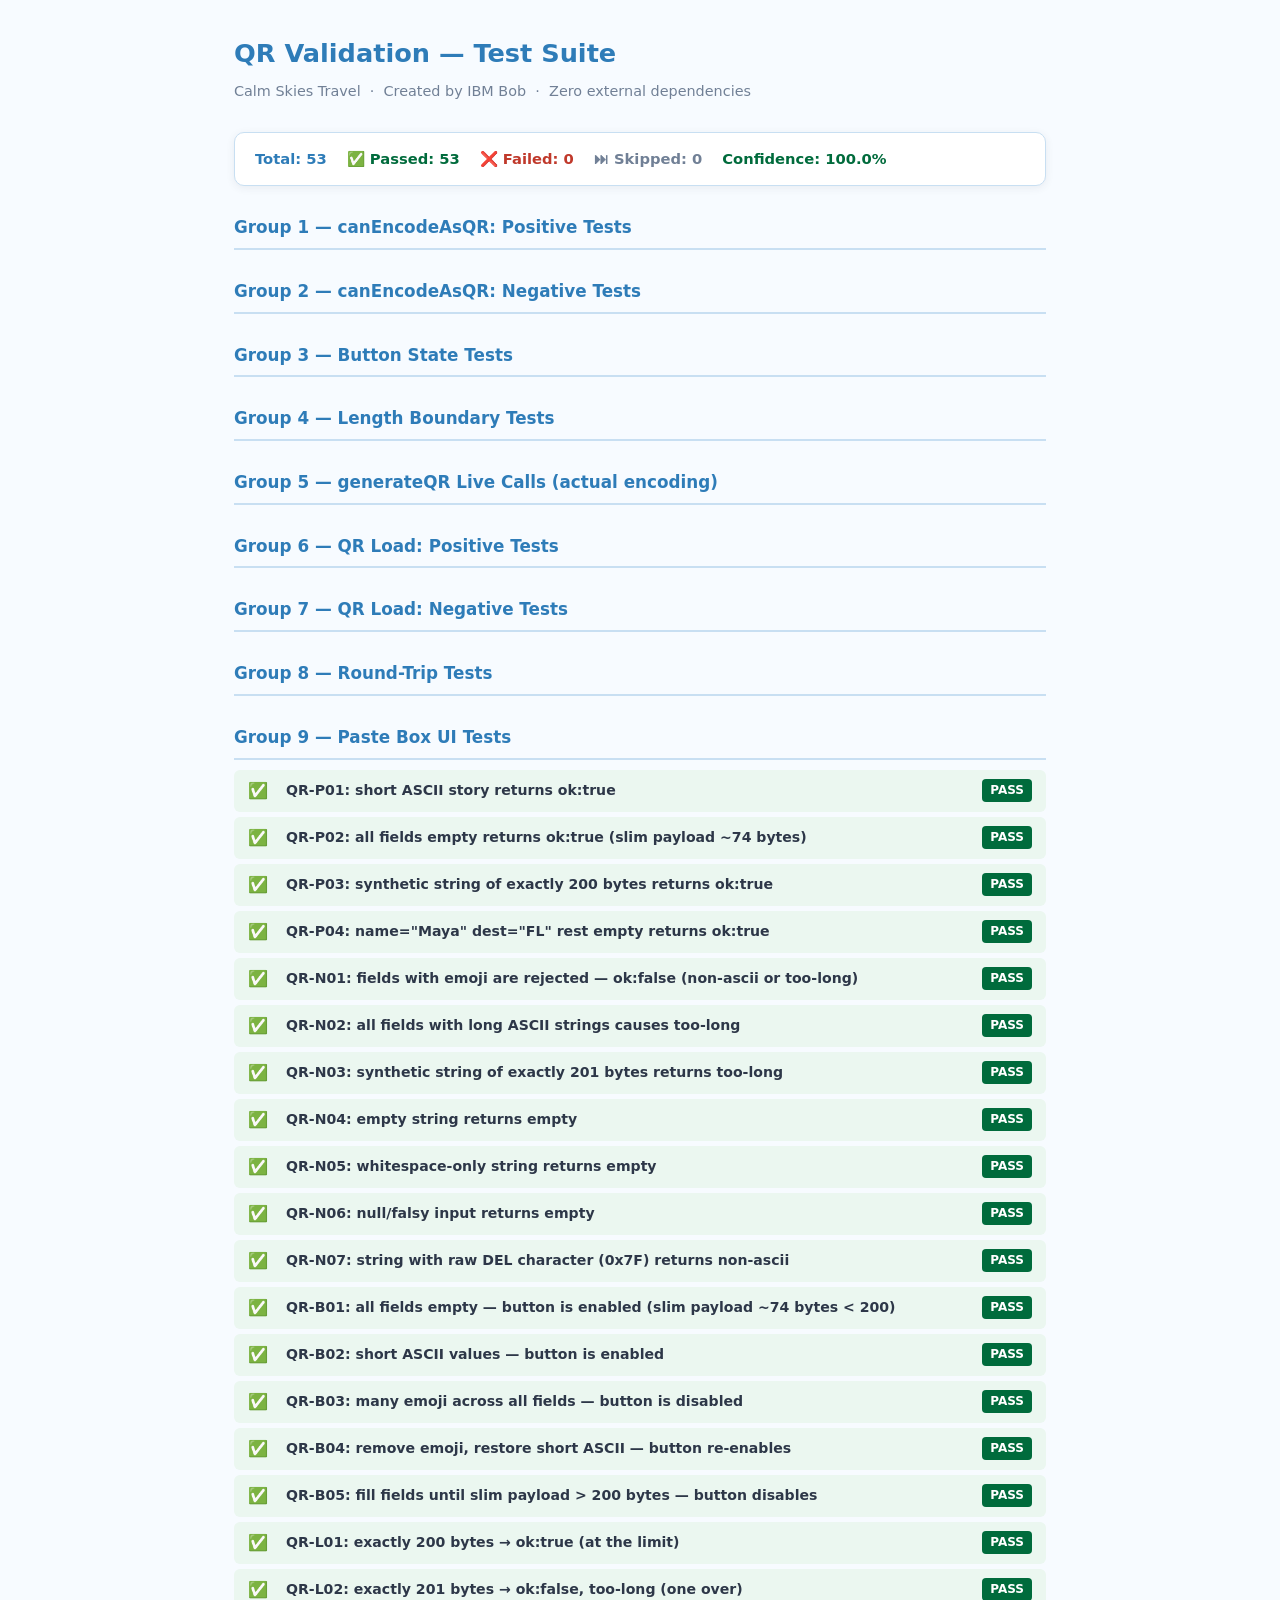
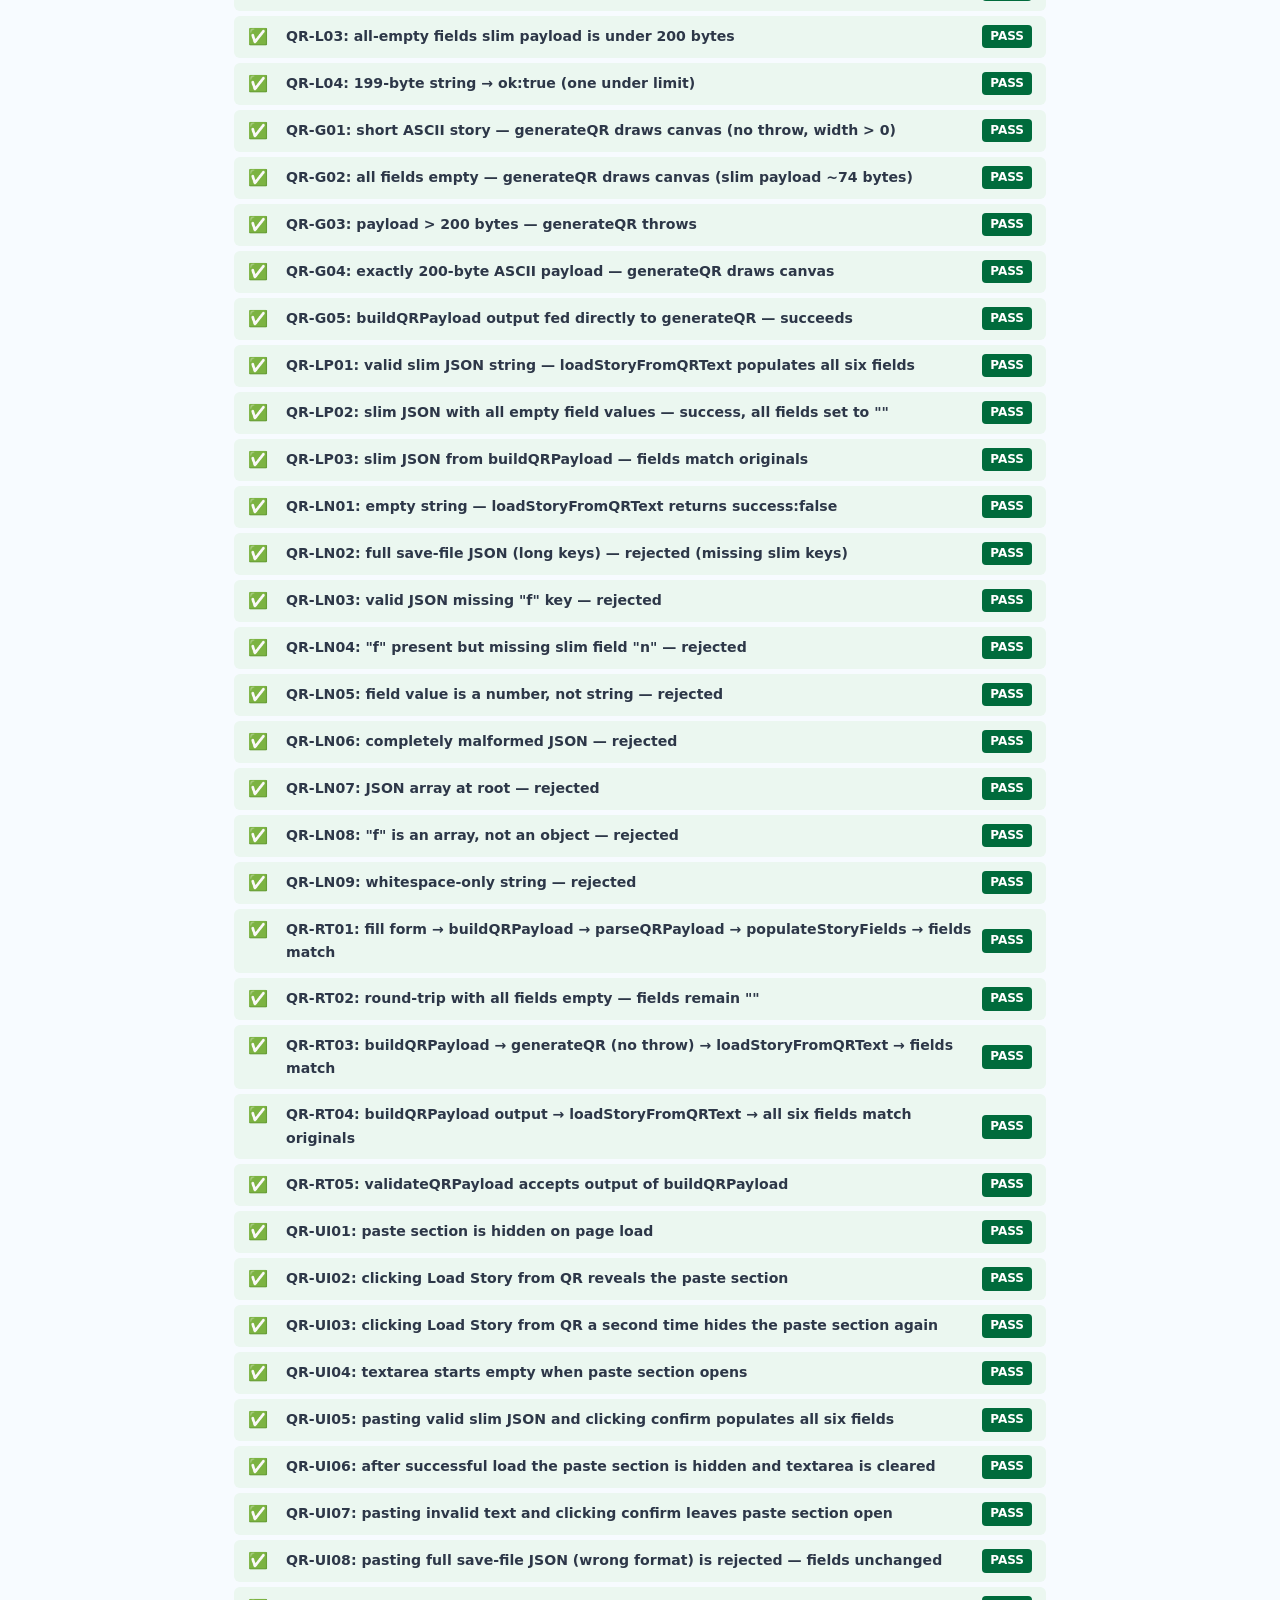
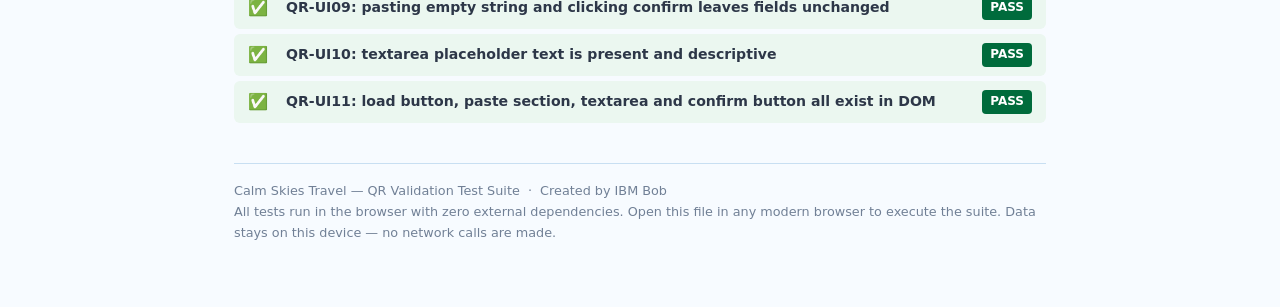
==== commit 1d707a87: "QR code" ====
--- a/qr-validation.test.html
+++ b/qr-validation.test.html
@@ -91,7 +91,13 @@
   <input id="sb-detail"      type="text" value=""/>
   <canvas id="sb-qr-canvas"></canvas>
   <button id="sb-qr-btn" type="button">Share via QR Code</button>
-  <textarea id="sb-qr-input"></textarea>
+  <!-- QR Load UI fixture — mirrors the real page elements -->
+  <button id="sb-qr-load-btn" type="button">Load Story from QR</button>
+  <div id="sb-qr-paste-section" style="display:none;">
+    <textarea id="sb-qr-input" placeholder='{"v":1,"t":1700000000,"f":{"n":"Maya",...}}'></textarea>
+    <button id="sb-qr-load-confirm" type="button">Load Story from Pasted Text</button>
+  </div>
+  <span id="sb-status"></span>
 </div>
 
 <!-- storybuilder.js provides: buildQRPayload, parseQRPayload, validateQRPayload,
@@ -942,6 +948,163 @@
 });
 
 /* ══════════════════════════════════════════════════════════════════
+   GROUP 9 — Paste Box UI Tests
+   Tests the #sb-qr-load-btn toggle and the #sb-qr-paste-section
+   textarea confirm flow — the inline paste box on the left column.
+══════════════════════════════════════════════════════════════════ */
+document.getElementById('results').insertAdjacentHTML('beforeend',
+  '<h2>Group 9 — Paste Box UI Tests</h2>');
+
+/* Wire the toggle and confirm buttons in the fixture the same way index.html does */
+(function () {
+  var loadBtn     = document.getElementById('sb-qr-load-btn');
+  var pasteSection = document.getElementById('sb-qr-paste-section');
+  var confirmBtn  = document.getElementById('sb-qr-load-confirm');
+  var statusEl    = document.getElementById('sb-status');
+
+  function showStatusFixture(msg) {
+    if (statusEl) { statusEl.textContent = msg; }
+  }
+
+  if (loadBtn && pasteSection) {
+    loadBtn.addEventListener('click', function () {
+      pasteSection.style.display = pasteSection.style.display === 'none' ? 'block' : 'none';
+    });
+  }
+
+  if (confirmBtn) {
+    confirmBtn.addEventListener('click', function () {
+      var input  = document.getElementById('sb-qr-input');
+      var text   = input ? input.value : '';
+      var result = loadStoryFromQRText(text);
+      if (result.success) {
+        showStatusFixture('Story loaded from QR!');
+        if (pasteSection) { pasteSection.style.display = 'none'; }
+        if (input) { input.value = ''; }
+      } else {
+        showStatusFixture('Not a valid Calm Skies QR code.');
+      }
+    });
+  }
+}());
+
+test('QR-UI01: paste section is hidden on page load', function () {
+  var section = document.getElementById('sb-qr-paste-section');
+  assertEqual(section.style.display, 'none', 'paste section starts hidden');
+});
+
+test('QR-UI02: clicking Load Story from QR reveals the paste section', function () {
+  var loadBtn = document.getElementById('sb-qr-load-btn');
+  var section = document.getElementById('sb-qr-paste-section');
+  section.style.display = 'none'; /* ensure hidden first */
+  loadBtn.click();
+  assertEqual(section.style.display, 'block', 'paste section is visible after click');
+  section.style.display = 'none'; /* reset */
+});
+
+test('QR-UI03: clicking Load Story from QR a second time hides the paste section again', function () {
+  var loadBtn = document.getElementById('sb-qr-load-btn');
+  var section = document.getElementById('sb-qr-paste-section');
+  section.style.display = 'none';
+  loadBtn.click(); /* open */
+  loadBtn.click(); /* close */
+  assertEqual(section.style.display, 'none', 'paste section hidden after second click');
+});
+
+test('QR-UI04: textarea starts empty when paste section opens', function () {
+  var input = document.getElementById('sb-qr-input');
+  input.value = ''; /* ensure clean */
+  assertEqual(input.value, '', 'textarea is empty before any paste');
+});
+
+test('QR-UI05: pasting valid slim JSON and clicking confirm populates all six fields', function () {
+  clearAllFields();
+  var slim  = '{"v":1,"t":1700000000,"f":{"n":"Aria","vi":"Nana","d":"Seattle","co":"bunny","ca":"hum","de":"ferry"}}';
+  var input = document.getElementById('sb-qr-input');
+  var confirmBtn = document.getElementById('sb-qr-load-confirm');
+  var section    = document.getElementById('sb-qr-paste-section');
+  section.style.display = 'block';
+  input.value = slim;
+  confirmBtn.click();
+  assertEqual(document.getElementById('sb-name').value,        'Aria',    'name populated via confirm');
+  assertEqual(document.getElementById('sb-visiting').value,    'Nana',    'visiting populated');
+  assertEqual(document.getElementById('sb-destination').value, 'Seattle', 'destination populated');
+  assertEqual(document.getElementById('sb-comfort').value,     'bunny',   'comfort populated');
+  assertEqual(document.getElementById('sb-calm').value,        'hum',     'calm populated');
+  assertEqual(document.getElementById('sb-detail').value,      'ferry',   'detail populated');
+  clearAllFields();
+});
+
+test('QR-UI06: after successful load the paste section is hidden and textarea is cleared', function () {
+  var slim  = '{"v":1,"t":1700000000,"f":{"n":"Leo","vi":"Opa","d":"Denver","co":"blanket","ca":"breathe","de":"mountains"}}';
+  var input = document.getElementById('sb-qr-input');
+  var confirmBtn = document.getElementById('sb-qr-load-confirm');
+  var section    = document.getElementById('sb-qr-paste-section');
+  section.style.display = 'block';
+  input.value = slim;
+  confirmBtn.click();
+  assertEqual(section.style.display, 'none',  'paste section hidden after successful load');
+  assertEqual(input.value,           '',       'textarea cleared after successful load');
+  clearAllFields();
+});
+
+test('QR-UI07: pasting invalid text and clicking confirm leaves paste section open', function () {
+  var input      = document.getElementById('sb-qr-input');
+  var confirmBtn = document.getElementById('sb-qr-load-confirm');
+  var section    = document.getElementById('sb-qr-paste-section');
+  section.style.display = 'block';
+  input.value = '{this is not valid json}';
+  confirmBtn.click();
+  assertEqual(section.style.display, 'block', 'paste section stays open on bad input');
+  input.value = '';
+  section.style.display = 'none'; /* reset */
+});
+
+test('QR-UI08: pasting full save-file JSON (wrong format) is rejected — fields unchanged', function () {
+  clearAllFields();
+  var fullJson = '{"schemaVersion":1,"savedAt":"2024-01-01T00:00:00.000Z","fields":{"name":"Maya","visiting":"Grandma","destination":"Florida","comfort":"blanket","calm":"breathe","detail":"pool"}}';
+  var input      = document.getElementById('sb-qr-input');
+  var confirmBtn = document.getElementById('sb-qr-load-confirm');
+  var section    = document.getElementById('sb-qr-paste-section');
+  section.style.display = 'block';
+  input.value = fullJson;
+  confirmBtn.click();
+  assertEqual(document.getElementById('sb-name').value, '', 'fields unchanged after bad paste');
+  assertEqual(section.style.display, 'block', 'paste section stays open on rejection');
+  input.value = '';
+  section.style.display = 'none'; /* reset */
+});
+
+test('QR-UI09: pasting empty string and clicking confirm leaves fields unchanged', function () {
+  clearAllFields();
+  setField('sb-name', 'ShouldStay');
+  var input      = document.getElementById('sb-qr-input');
+  var confirmBtn = document.getElementById('sb-qr-load-confirm');
+  var section    = document.getElementById('sb-qr-paste-section');
+  section.style.display = 'block';
+  input.value = '';
+  confirmBtn.click();
+  assertEqual(document.getElementById('sb-name').value, 'ShouldStay', 'fields unchanged after empty paste');
+  input.value = '';
+  section.style.display = 'none';
+  clearAllFields();
+});
+
+test('QR-UI10: textarea placeholder text is present and descriptive', function () {
+  var input = document.getElementById('sb-qr-input');
+  assertTrue(input !== null, 'textarea exists');
+  var ph = input.getAttribute('placeholder') || '';
+  assertTrue(ph.length > 0, 'placeholder is not empty');
+});
+
+test('QR-UI11: load button, paste section, textarea and confirm button all exist in DOM', function () {
+  assertTrue(document.getElementById('sb-qr-load-btn')     !== null, '#sb-qr-load-btn exists');
+  assertTrue(document.getElementById('sb-qr-paste-section') !== null, '#sb-qr-paste-section exists');
+  assertTrue(document.getElementById('sb-qr-input')         !== null, '#sb-qr-input exists');
+  assertTrue(document.getElementById('sb-qr-load-confirm')  !== null, '#sb-qr-load-confirm exists');
+});
+
+/* ══════════════════════════════════════════════════════════════════
    RENDER RESULTS
 ══════════════════════════════════════════════════════════════════ */
 (function renderResults() {
